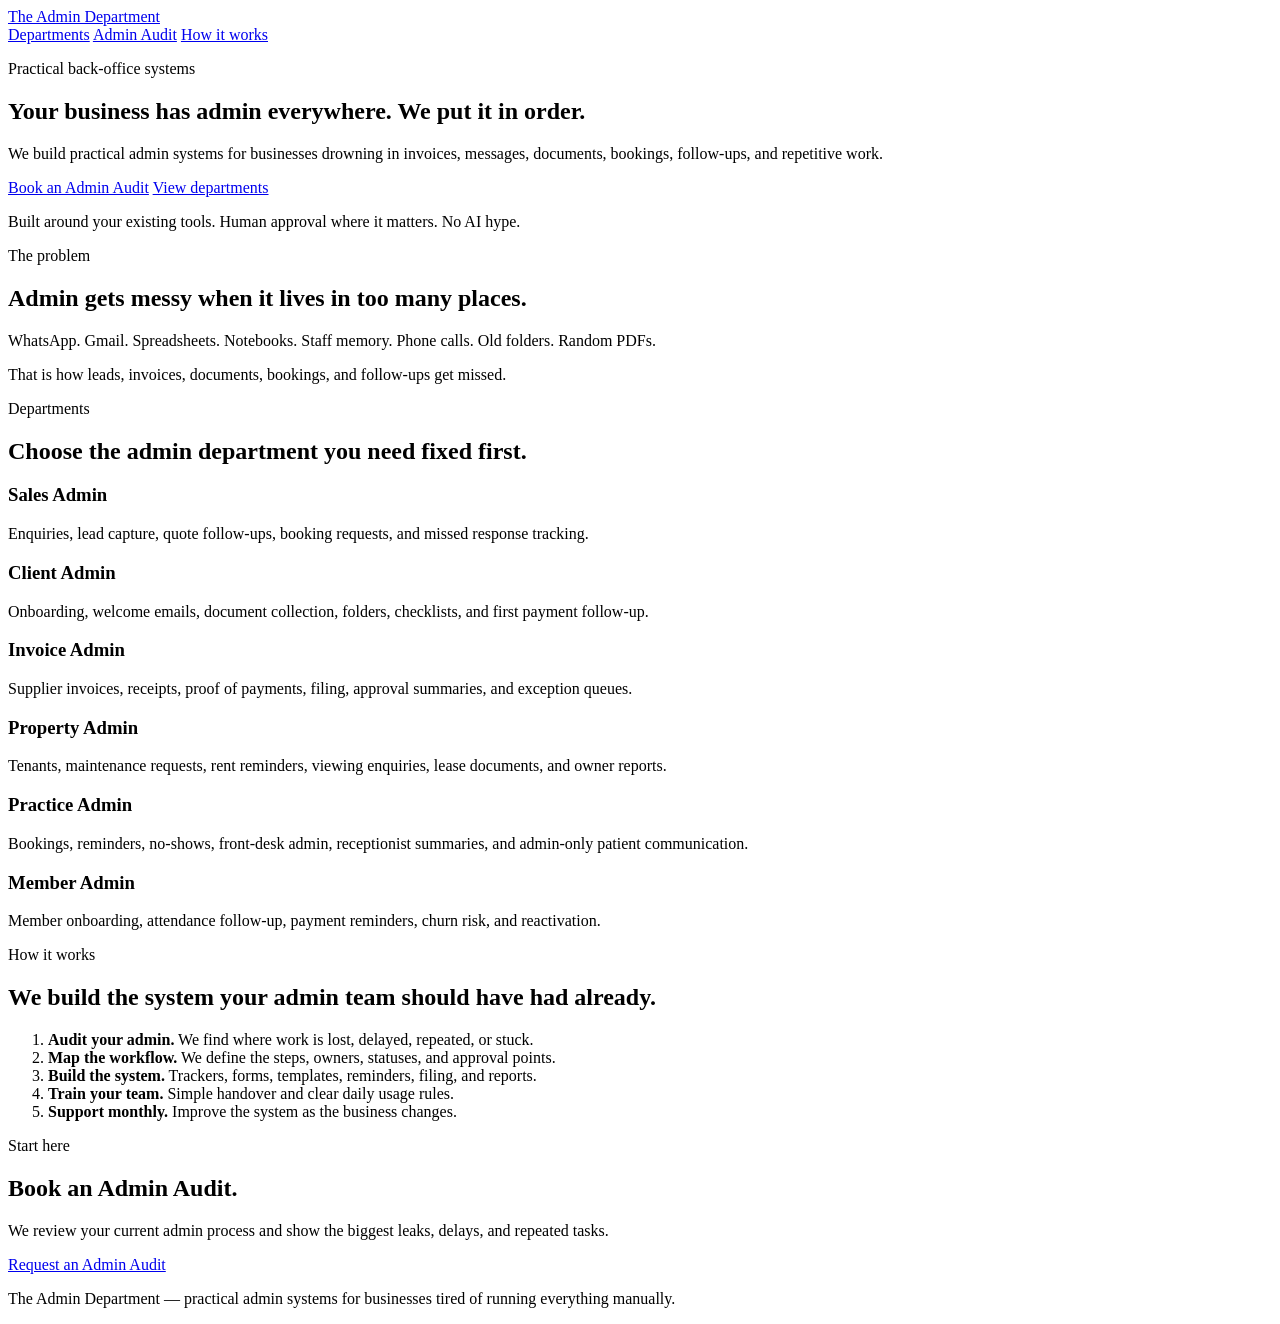
==== 02-website/static-site/index.html @ 1f70cda5 "Add static landing page" ====
<!doctype html>
<html lang="en">
<head>
  <meta charset="utf-8" />
  <meta name="viewport" content="width=device-width, initial-scale=1" />
  <title>The Admin Department</title>
  <meta name="description" content="Practical admin systems for businesses drowning in invoices, messages, documents, bookings, follow-ups, and repetitive admin." />
  <link rel="stylesheet" href="styles.css" />
</head>
<body>
  <header class="site-header">
    <a class="logo" href="#">The Admin Department</a>
    <nav>
      <a href="#departments">Departments</a>
      <a href="#audit">Admin Audit</a>
      <a href="#how">How it works</a>
    </nav>
  </header>

  <main>
    <section class="hero">
      <p class="eyebrow">Practical back-office systems</p>
      <h1>Your business has admin everywhere. We put it in order.</h1>
      <p class="hero-copy">We build practical admin systems for businesses drowning in invoices, messages, documents, bookings, follow-ups, and repetitive work.</p>
      <div class="hero-actions">
        <a class="button primary" href="#audit">Book an Admin Audit</a>
        <a class="button secondary" href="#departments">View departments</a>
      </div>
      <p class="trust">Built around your existing tools. Human approval where it matters. No AI hype.</p>
    </section>

    <section class="problem">
      <div>
        <p class="eyebrow">The problem</p>
        <h2>Admin gets messy when it lives in too many places.</h2>
      </div>
      <div class="problem-card">
        <p>WhatsApp. Gmail. Spreadsheets. Notebooks. Staff memory. Phone calls. Old folders. Random PDFs.</p>
        <p>That is how leads, invoices, documents, bookings, and follow-ups get missed.</p>
      </div>
    </section>

    <section id="departments" class="departments">
      <p class="eyebrow">Departments</p>
      <h2>Choose the admin department you need fixed first.</h2>
      <div class="grid">
        <article>
          <h3>Sales Admin</h3>
          <p>Enquiries, lead capture, quote follow-ups, booking requests, and missed response tracking.</p>
        </article>
        <article>
          <h3>Client Admin</h3>
          <p>Onboarding, welcome emails, document collection, folders, checklists, and first payment follow-up.</p>
        </article>
        <article>
          <h3>Invoice Admin</h3>
          <p>Supplier invoices, receipts, proof of payments, filing, approval summaries, and exception queues.</p>
        </article>
        <article>
          <h3>Property Admin</h3>
          <p>Tenants, maintenance requests, rent reminders, viewing enquiries, lease documents, and owner reports.</p>
        </article>
        <article>
          <h3>Practice Admin</h3>
          <p>Bookings, reminders, no-shows, front-desk admin, receptionist summaries, and admin-only patient communication.</p>
        </article>
        <article>
          <h3>Member Admin</h3>
          <p>Member onboarding, attendance follow-up, payment reminders, churn risk, and reactivation.</p>
        </article>
      </div>
    </section>

    <section id="how" class="how">
      <p class="eyebrow">How it works</p>
      <h2>We build the system your admin team should have had already.</h2>
      <ol>
        <li><strong>Audit your admin.</strong> We find where work is lost, delayed, repeated, or stuck.</li>
        <li><strong>Map the workflow.</strong> We define the steps, owners, statuses, and approval points.</li>
        <li><strong>Build the system.</strong> Trackers, forms, templates, reminders, filing, and reports.</li>
        <li><strong>Train your team.</strong> Simple handover and clear daily usage rules.</li>
        <li><strong>Support monthly.</strong> Improve the system as the business changes.</li>
      </ol>
    </section>

    <section id="audit" class="cta">
      <p class="eyebrow">Start here</p>
      <h2>Book an Admin Audit.</h2>
      <p>We review your current admin process and show the biggest leaks, delays, and repeated tasks.</p>
      <a class="button primary" href="mailto:hello@example.com?subject=Admin%20Audit%20Request">Request an Admin Audit</a>
    </section>
  </main>

  <footer>
    <p>The Admin Department — practical admin systems for businesses tired of running everything manually.</p>
  </footer>
</body>
</html>
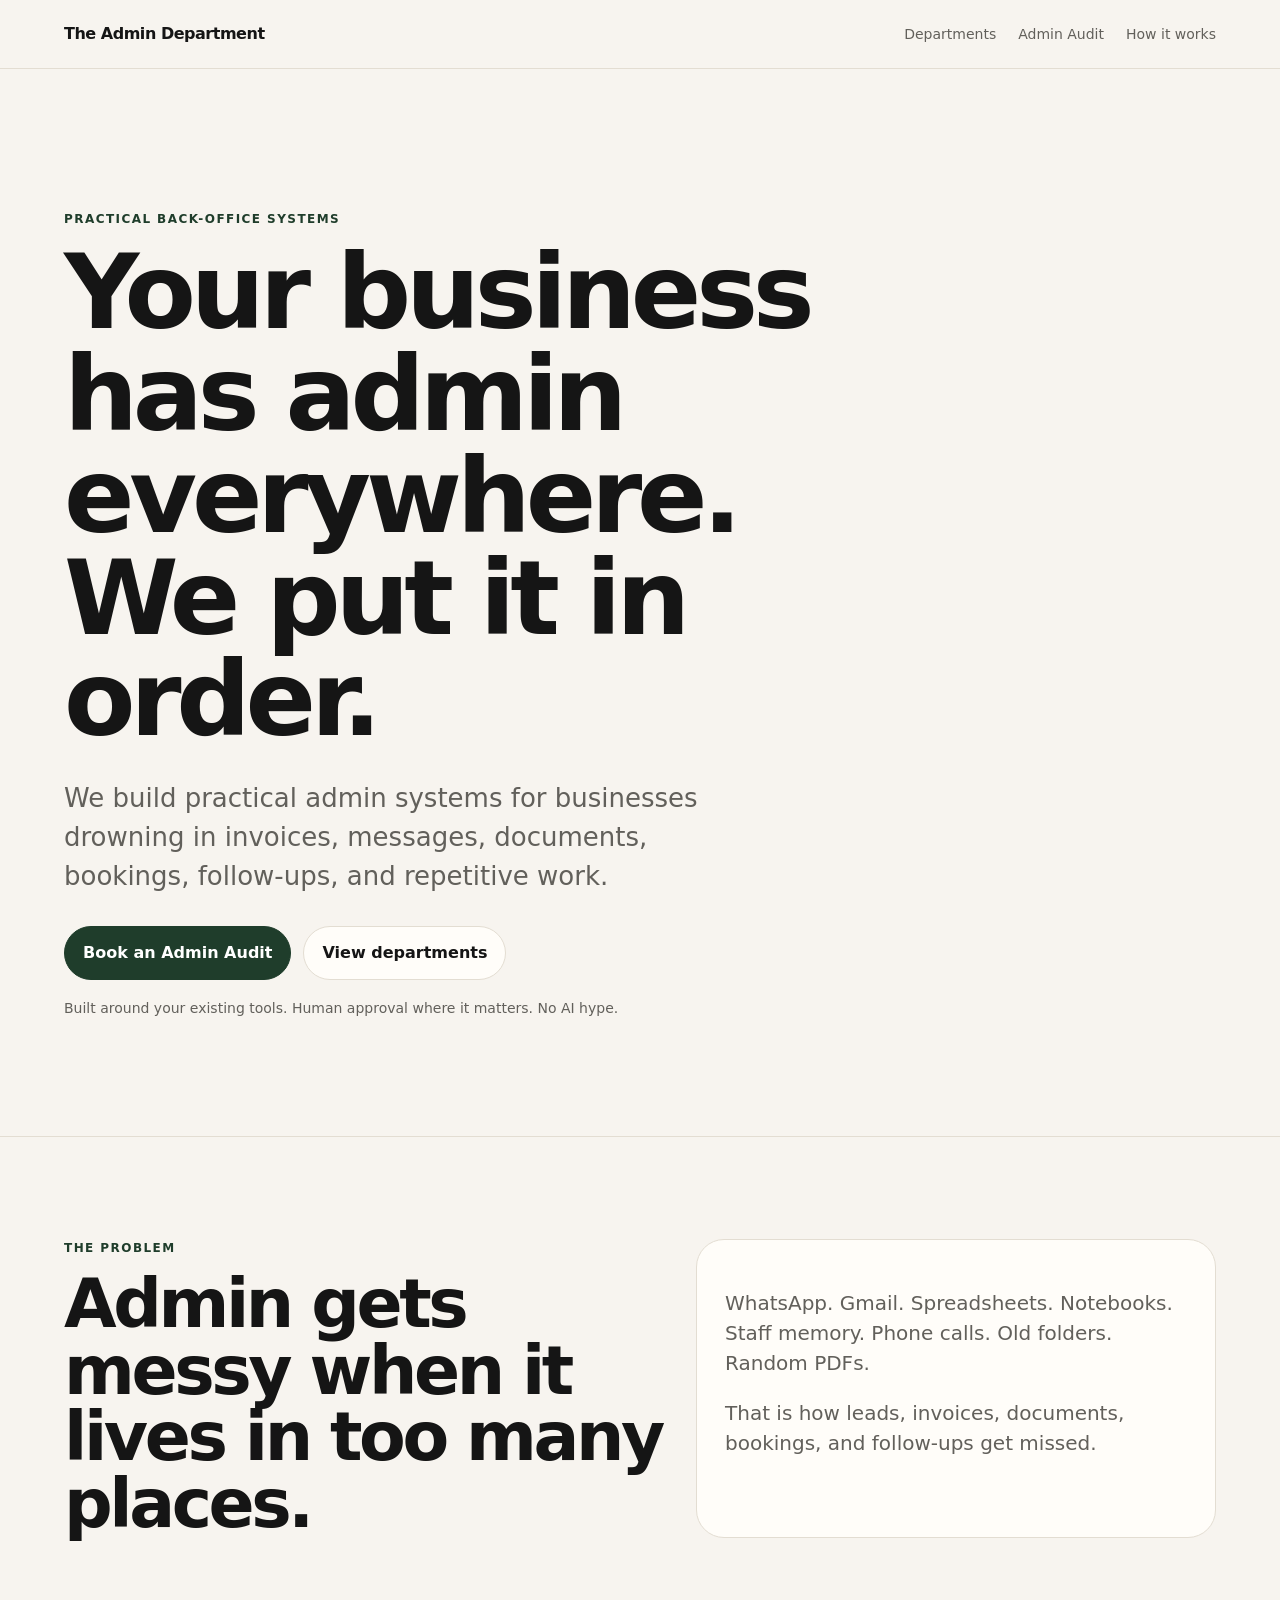
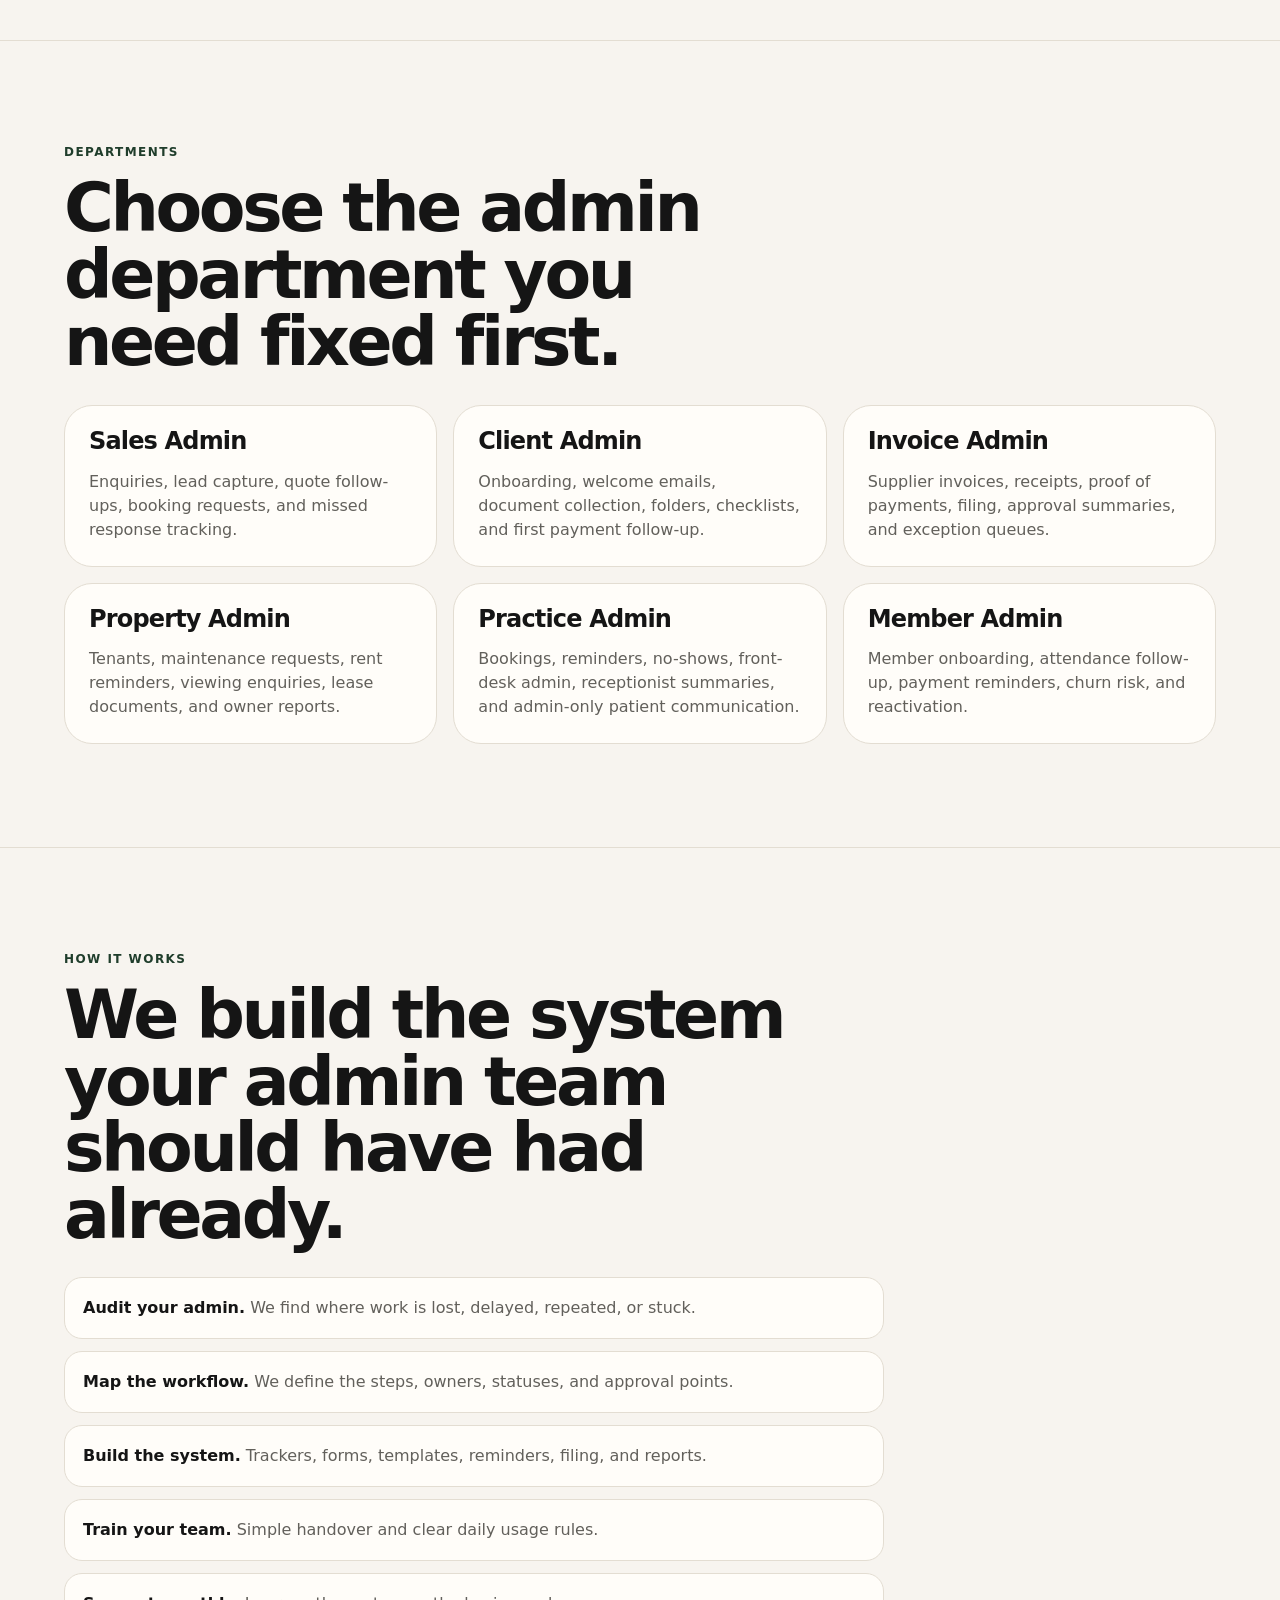
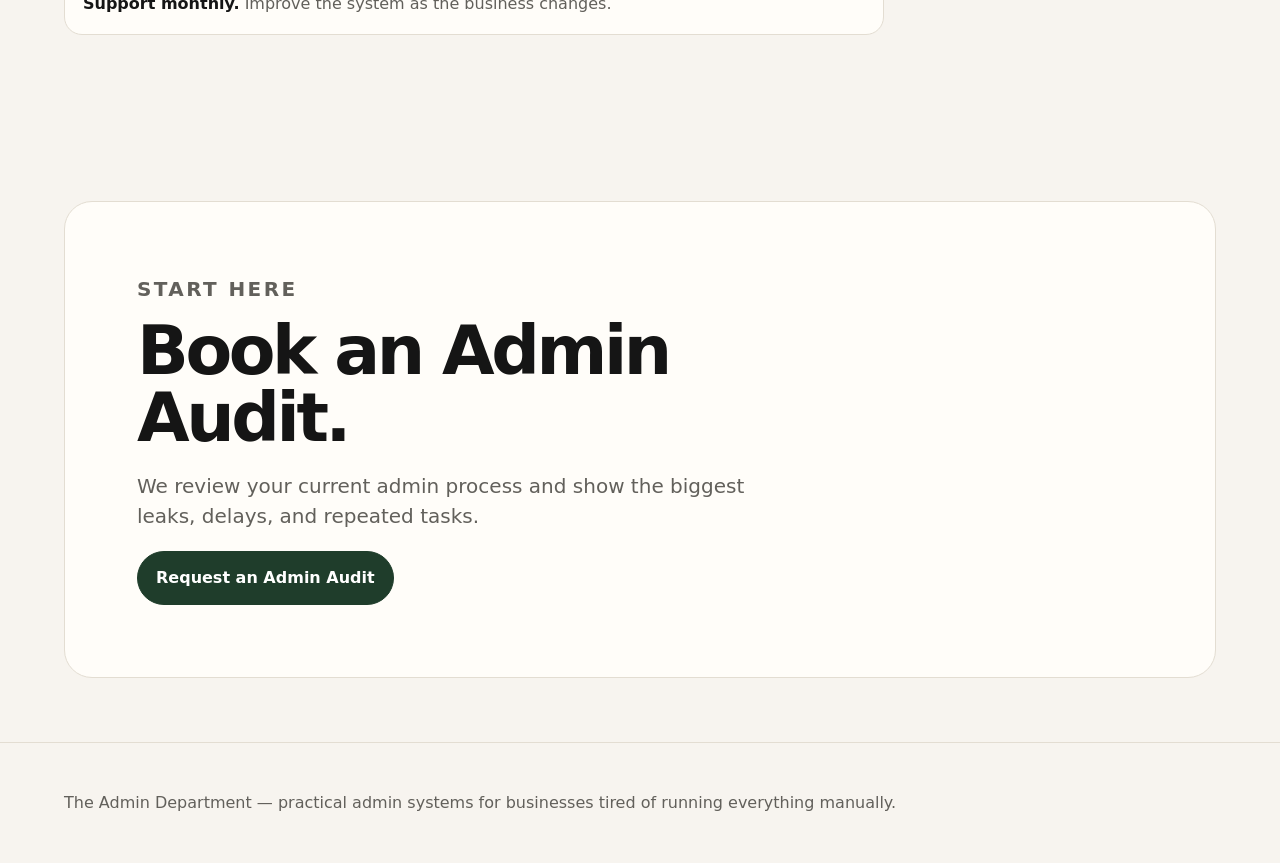
==== commit aa5605c2: "Merge pull request #17 from TheRealButter/claude/pensive-hypatia-tlr9n1 Harden Supabase schemas with" ====
--- a/02-website/static-site/index.html
+++ b/02-website/static-site/index.html
@@ -2,7 +2,7 @@
 <html lang="en">
 <head>
   <meta charset="utf-8" />
-  <meta name="viewport" content="width=device-width, initial-scale=1" />
+  <meta name="viewport" content="width=device-width, initial-scale=1, viewport-fit=cover" />
   <title>The Admin Department</title>
   <meta name="description" content="Practical admin systems for businesses drowning in invoices, messages, documents, bookings, follow-ups, and repetitive admin." />
   <link rel="stylesheet" href="styles.css" />
--- a/02-website/static-site/styles.css
+++ b/02-website/static-site/styles.css
@@ -0,0 +1,130 @@
+:root {
+  --bg: #f7f4ef;
+  --ink: #151515;
+  --muted: #62605b;
+  --card: #fffdf9;
+  --border: #e3ddd2;
+  --accent: #1f3d2b;
+  --accent-ink: #ffffff;
+}
+
+* { box-sizing: border-box; }
+
+body {
+  margin: 0;
+  font-family: Inter, ui-sans-serif, system-ui, -apple-system, BlinkMacSystemFont, "Segoe UI", sans-serif;
+  background: var(--bg);
+  color: var(--ink);
+  line-height: 1.5;
+}
+
+a { color: inherit; text-decoration: none; }
+
+.site-header {
+  display: flex;
+  justify-content: space-between;
+  align-items: center;
+  padding: 22px clamp(20px, 5vw, 72px);
+  border-bottom: 1px solid var(--border);
+}
+
+.logo { font-weight: 760; letter-spacing: -0.03em; }
+
+nav { display: flex; gap: 22px; color: var(--muted); font-size: 14px; }
+
+section { padding: clamp(56px, 8vw, 112px) clamp(20px, 5vw, 72px); }
+
+.hero { max-width: 960px; padding-top: clamp(72px, 11vw, 150px); }
+
+.eyebrow {
+  margin: 0 0 14px;
+  color: var(--accent);
+  text-transform: uppercase;
+  font-size: 12px;
+  letter-spacing: 0.12em;
+  font-weight: 800;
+}
+
+h1, h2, h3 { margin: 0; letter-spacing: -0.05em; line-height: 0.98; }
+
+h1 { font-size: clamp(48px, 10vw, 104px); max-width: 900px; }
+
+h2 { font-size: clamp(34px, 6vw, 68px); max-width: 760px; }
+
+h3 { font-size: 24px; letter-spacing: -0.035em; }
+
+.hero-copy {
+  font-size: clamp(19px, 2.4vw, 26px);
+  max-width: 700px;
+  color: var(--muted);
+  margin: 28px 0;
+}
+
+.hero-actions { display: flex; flex-wrap: wrap; gap: 12px; margin: 30px 0 18px; }
+
+.button {
+  display: inline-flex;
+  align-items: center;
+  justify-content: center;
+  padding: 14px 18px;
+  border-radius: 999px;
+  font-weight: 750;
+  border: 1px solid var(--border);
+}
+
+.button.primary { background: var(--accent); color: var(--accent-ink); border-color: var(--accent); }
+.button.secondary { background: var(--card); }
+
+.trust { color: var(--muted); font-size: 14px; }
+
+.problem {
+  display: grid;
+  grid-template-columns: minmax(0, 1fr) minmax(280px, 520px);
+  gap: 28px;
+  border-top: 1px solid var(--border);
+}
+
+.problem-card, article, .cta {
+  background: var(--card);
+  border: 1px solid var(--border);
+  border-radius: 28px;
+}
+
+.problem-card { padding: 28px; font-size: 20px; color: var(--muted); }
+
+.departments { border-top: 1px solid var(--border); }
+
+.grid {
+  margin-top: 30px;
+  display: grid;
+  grid-template-columns: repeat(3, minmax(0, 1fr));
+  gap: 16px;
+}
+
+article { padding: 24px; }
+article p { color: var(--muted); margin-bottom: 0; }
+
+.how { border-top: 1px solid var(--border); }
+
+ol {
+  margin: 28px 0 0;
+  padding: 0;
+  list-style: none;
+  max-width: 820px;
+  display: grid;
+  gap: 12px;
+}
+
+li { background: var(--card); border: 1px solid var(--border); border-radius: 18px; padding: 18px; color: var(--muted); }
+li strong { color: var(--ink); }
+
+.cta { margin: clamp(20px, 5vw, 72px); padding: clamp(36px, 6vw, 72px); }
+.cta p { max-width: 640px; color: var(--muted); font-size: 20px; }
+
+footer { padding: 32px clamp(20px, 5vw, 72px); color: var(--muted); border-top: 1px solid var(--border); }
+
+@media (max-width: 800px) {
+  nav { display: none; }
+  .problem { grid-template-columns: 1fr; }
+  .grid { grid-template-columns: 1fr; }
+}
